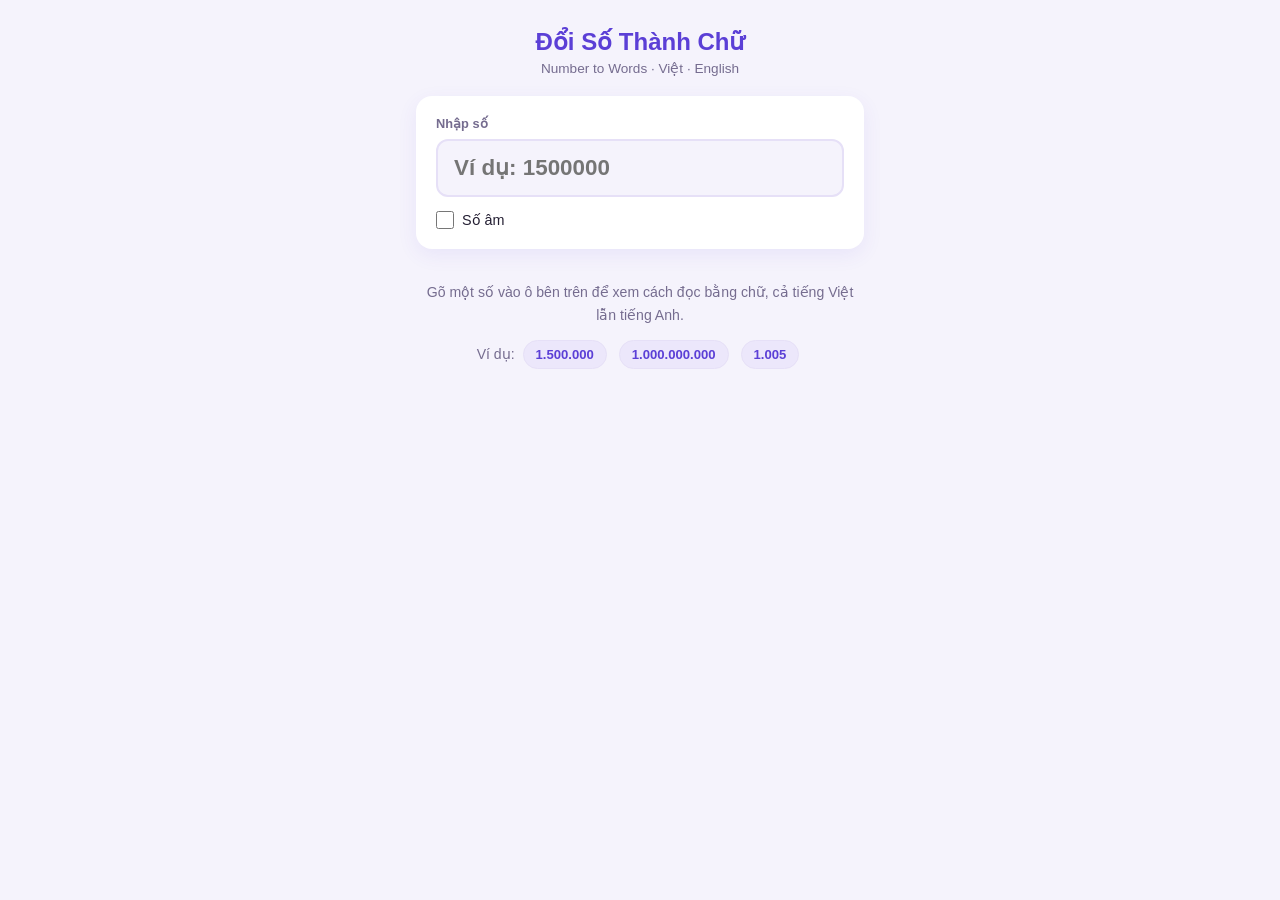
==== index.html @ 6ec2c8a8 "Đổi số thành chữ, song ngữ Việt - Anh, cài được như PWA Công cụ độc lập: gõ một số nguyên (dương/âm," ====
<!DOCTYPE html>
<html lang="vi">
<head>
<meta charset="UTF-8">
<meta name="viewport" content="width=device-width, initial-scale=1.0, viewport-fit=cover">
<meta name="theme-color" content="#5b3fd6">
<title>Đổi Số Thành Chữ</title>
<link rel="manifest" href="manifest.json">
<link rel="apple-touch-icon" href="icons/icon-192.png">
<meta name="apple-mobile-web-app-capable" content="yes">
<meta name="apple-mobile-web-app-status-bar-style" content="black-translucent">
<meta name="apple-mobile-web-app-title" content="Số → Chữ">
<link rel="stylesheet" href="style.css?v=2">
</head>
<body>

<header class="top">
  <h1>Đổi Số Thành Chữ</h1>
  <p class="sub">Number to Words · Việt · English</p>
</header>

<main class="wrap">

  <section class="nhap">
    <label class="nhan" for="so-input">Nhập số</label>
    <div class="hang-nhap">
      <input type="text" id="so-input" class="o-nhap" inputmode="numeric"
             autocomplete="off" spellcheck="false" placeholder="Ví dụ: 1500000">
      <button type="button" id="btn-xoa" class="nut-xoa" aria-label="Xoá" hidden>✕</button>
    </div>

    <label class="cong-tac">
      <input type="checkbox" id="am-check">
      <span>Số âm</span>
    </label>

    <p class="loi" id="o-loi" hidden></p>
  </section>

  <section class="ket-qua" id="khu-ket-qua" hidden>

    <div class="the-ket-qua vi">
      <div class="dau-the">
        <span class="co">🇻🇳</span>
        <span class="ten-ngon-ngu">Tiếng Việt</span>
        <button type="button" class="nut-chep" data-target="chu-vi">Sao chép</button>
      </div>
      <p class="chu" id="chu-vi"></p>
    </div>

    <div class="the-ket-qua en">
      <div class="dau-the">
        <span class="co">🇬🇧</span>
        <span class="ten-ngon-ngu">English</span>
        <button type="button" class="nut-chep" data-target="chu-en">Copy</button>
      </div>
      <p class="chu" id="chu-en"></p>
    </div>

  </section>

  <section class="trong" id="khu-trong">
    <p>Gõ một số vào ô bên trên để xem cách đọc bằng chữ, cả tiếng Việt lẫn tiếng Anh.</p>
    <p class="vi-du">Ví dụ: <button type="button" class="thu" data-so="1500000">1.500.000</button>
      <button type="button" class="thu" data-so="1000000000">1.000.000.000</button>
      <button type="button" class="thu" data-so="1005">1.005</button></p>
  </section>

</main>

<script src="logic.js?v=1"></script>
<script src="app.js?v=1"></script>

<script>
// Đăng ký service worker để cài được ra màn hình chính và dùng khi mất mạng.
// Bọc trong điều kiện vì trình duyệt cũ không có, và lỗi ở đây không được phép
// làm hỏng trang — công cụ vẫn phải chạy bình thường khi không đăng ký nổi.
if ("serviceWorker" in navigator) {
  window.addEventListener("load", () => {
    navigator.serviceWorker.register("sw.js").catch(() => {});
  });
}
</script>
</body>
</html>
---- style.css ----
/* Tông TÍM INDIGO — cố ý khác cả ba app trước (đỏ gạch sổ gia đình, xanh mòng
   két sổ cá nhân, nâu vàng cẩm nang Dota), để bốn icon xếp cạnh nhau trên
   màn hình chính vẫn phân biệt được ngay. */
:root {
  --bg: #f5f3fc;
  --card: #ffffff;
  --text: #241f33;
  --muted: #756c8f;
  --line: #e6e0f7;
  --accent: #5b3fd6;
  --accent-soft: #ece7fb;
  --danger: #a32b1e;
  --danger-soft: #fbe9e6;
  --radius: 16px;
}

@media (prefers-color-scheme: dark) {
  :root {
    --bg: #14111f;
    --card: #1e1a2e;
    --text: #ece9f7;
    --muted: #a49bc4;
    --line: #322c47;
    --accent: #9683f0;
    --accent-soft: #292140;
    --danger: #f08b7f;
    --danger-soft: #3a2320;
  }
}

* { box-sizing: border-box; margin: 0; padding: 0; -webkit-tap-highlight-color: transparent; }

/* Bắt buộc: thuộc tính hidden phải luôn thắng.
   Quy tắc mặc định của trình duyệt là [hidden] { display: none }, nhưng bất
   kỳ khai báo display nào của mình (vd .ket-qua { display: flex }) đều cùng
   độ ưu tiên và đứng sau trong stylesheet nên thắng — phần tử vẫn hiện dù đã
   gán hidden. Tự bắt gặp lỗi này khi chụp màn hình kiểm tra: khu kết quả rỗng
   hiện song song với khu trống dù JS đã set .hidden = true. */
[hidden] { display: none !important; }

body {
  background: var(--bg);
  color: var(--text);
  font-family: -apple-system, BlinkMacSystemFont, "Segoe UI", Roboto, Helvetica, Arial, sans-serif;
  min-height: 100vh;
  padding-bottom: 40px;
}

.top {
  padding: 28px 20px 20px;
  text-align: center;
}
.top h1 { font-size: 1.5rem; font-weight: 800; color: var(--accent); }
.top .sub { font-size: 0.85rem; color: var(--muted); margin-top: 4px; }

.wrap { max-width: 480px; margin: 0 auto; padding: 0 16px; }

.nhap {
  background: var(--card);
  border-radius: var(--radius);
  padding: 20px;
  box-shadow: 0 6px 20px rgba(91, 63, 214, 0.08);
}

.nhan {
  display: block;
  font-size: 0.8rem;
  font-weight: 700;
  color: var(--muted);
  margin-bottom: 8px;
}

.hang-nhap { position: relative; }

.o-nhap {
  width: 100%;
  border: 2px solid var(--line);
  border-radius: 12px;
  padding: 14px 44px 14px 16px;
  font-size: 1.4rem;
  font-weight: 700;
  font-variant-numeric: tabular-nums;
  color: var(--text);
  background: var(--bg);
  font-family: inherit;
}
.o-nhap:focus { outline: none; border-color: var(--accent); }

.nut-xoa {
  position: absolute;
  right: 8px;
  top: 50%;
  transform: translateY(-50%);
  width: 30px;
  height: 30px;
  border: none;
  border-radius: 50%;
  background: var(--line);
  color: var(--muted);
  font-size: 0.85rem;
  cursor: pointer;
}
.nut-xoa:active { background: var(--accent-soft); }

.cong-tac {
  display: flex;
  align-items: center;
  gap: 8px;
  margin-top: 14px;
  font-size: 0.9rem;
  color: var(--text);
  cursor: pointer;
  user-select: none;
}
.cong-tac input { width: 18px; height: 18px; accent-color: var(--accent); }

.loi {
  margin-top: 14px;
  padding: 12px 14px;
  border-radius: 10px;
  background: var(--danger-soft);
  color: var(--danger);
  font-size: 0.85rem;
  line-height: 1.5;
}

.ket-qua {
  margin-top: 16px;
  display: flex;
  flex-direction: column;
  gap: 12px;
}

.the-ket-qua {
  background: var(--card);
  border-radius: var(--radius);
  padding: 18px;
  box-shadow: 0 6px 20px rgba(91, 63, 214, 0.08);
  border-left: 4px solid var(--accent);
}

.dau-the {
  display: flex;
  align-items: center;
  gap: 8px;
  margin-bottom: 10px;
}
.dau-the .co { font-size: 1.1rem; }
.dau-the .ten-ngon-ngu {
  font-size: 0.78rem;
  font-weight: 700;
  color: var(--muted);
  text-transform: uppercase;
  letter-spacing: 0.03em;
  flex: 1;
}

.nut-chep {
  border: 1px solid var(--line);
  background: transparent;
  color: var(--accent);
  font-size: 0.78rem;
  font-weight: 700;
  padding: 5px 12px;
  border-radius: 999px;
  cursor: pointer;
}
.nut-chep:active { background: var(--accent-soft); }
.nut-chep:disabled { opacity: 0.7; cursor: default; }

.the-ket-qua .chu {
  font-size: 1.05rem;
  line-height: 1.6;
  font-weight: 600;
}
.the-ket-qua.vi .chu::first-letter { text-transform: uppercase; }
.the-ket-qua.en .chu::first-letter { text-transform: uppercase; }

.trong {
  margin-top: 20px;
  text-align: center;
  color: var(--muted);
  font-size: 0.88rem;
  line-height: 1.6;
  padding: 12px 8px;
}
.vi-du { margin-top: 10px; }

.thu {
  display: inline-block;
  margin: 4px 4px 0;
  padding: 6px 12px;
  border-radius: 999px;
  border: 1px solid var(--line);
  background: var(--accent-soft);
  color: var(--accent);
  font-size: 0.82rem;
  font-weight: 700;
  font-variant-numeric: tabular-nums;
  cursor: pointer;
}
.thu:active { opacity: 0.8; }

@media (max-width: 380px) {
  .top h1 { font-size: 1.3rem; }
  .o-nhap { font-size: 1.2rem; }
}
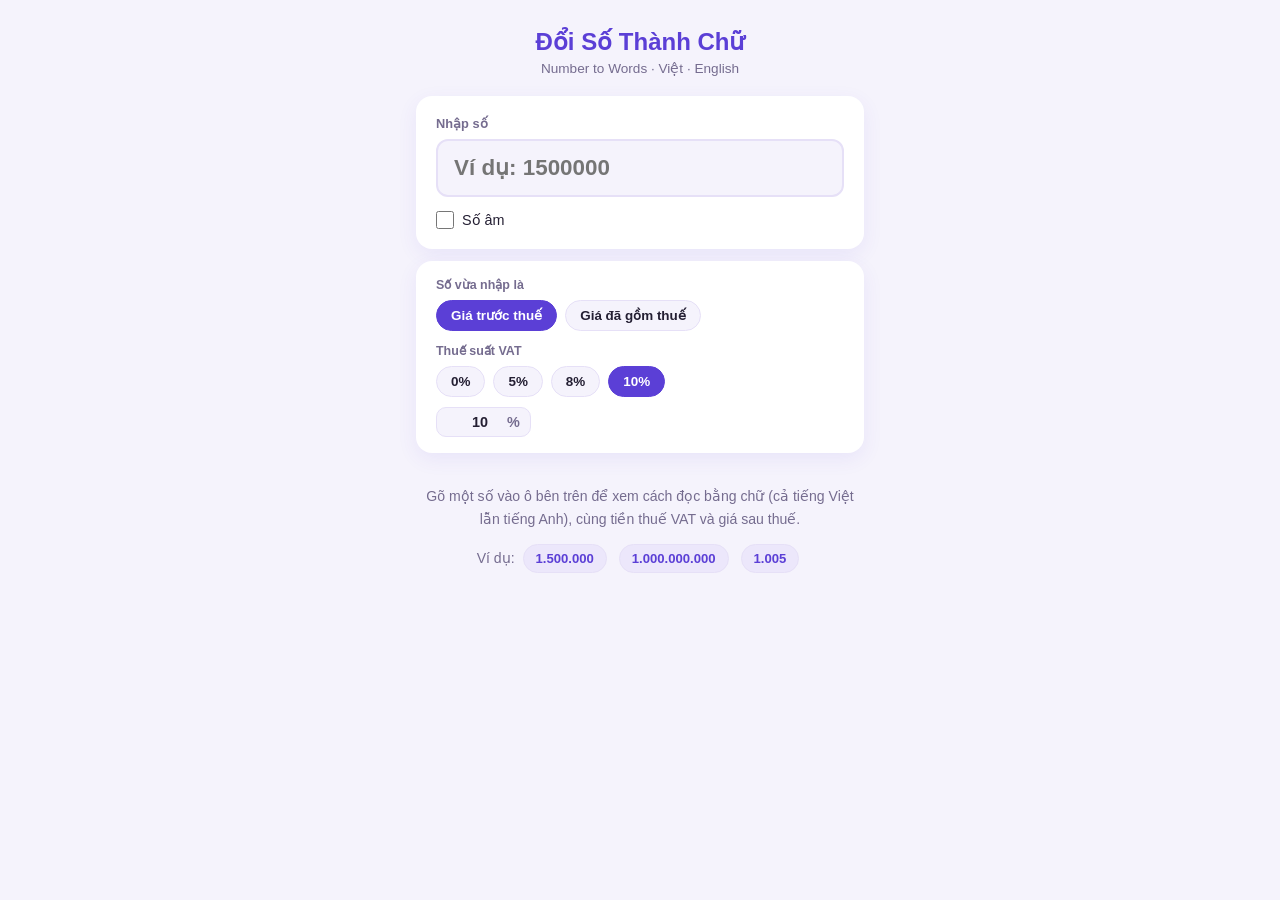
==== commit ab0998a7: "Hiện song song Việt/Anh, thêm tính VAT (trước/sau thuế) Đổi bố cục sang bảng: mỗi số hiện một dòng c" ====
--- a/index.html
+++ b/index.html
@@ -10,7 +10,7 @@
 <meta name="apple-mobile-web-app-capable" content="yes">
 <meta name="apple-mobile-web-app-status-bar-style" content="black-translucent">
 <meta name="apple-mobile-web-app-title" content="Số → Chữ">
-<link rel="stylesheet" href="style.css?v=2">
+<link rel="stylesheet" href="style.css?v=4">
 </head>
 <body>
 
@@ -37,30 +37,35 @@
     <p class="loi" id="o-loi" hidden></p>
   </section>
 
-  <section class="ket-qua" id="khu-ket-qua" hidden>
-
-    <div class="the-ket-qua vi">
-      <div class="dau-the">
-        <span class="co">🇻🇳</span>
-        <span class="ten-ngon-ngu">Tiếng Việt</span>
-        <button type="button" class="nut-chep" data-target="chu-vi">Sao chép</button>
+  <section class="vat-dieu-khien" id="khu-vat-dieu-khien">
+    <div class="vat-hang">
+      <span class="vat-nhan">Số vừa nhập là</span>
+      <div class="chips" id="che-do-vat">
+        <button type="button" class="chip on" data-che-do="truoc">Giá trước thuế</button>
+        <button type="button" class="chip" data-che-do="sau">Giá đã gồm thuế</button>
       </div>
-      <p class="chu" id="chu-vi"></p>
     </div>
-
-    <div class="the-ket-qua en">
-      <div class="dau-the">
-        <span class="co">🇬🇧</span>
-        <span class="ten-ngon-ngu">English</span>
-        <button type="button" class="nut-chep" data-target="chu-en">Copy</button>
+    <div class="vat-hang">
+      <span class="vat-nhan">Thuế suất VAT</span>
+      <div class="chips" id="ty-le-vat">
+        <button type="button" class="chip" data-ty-le="0">0%</button>
+        <button type="button" class="chip" data-ty-le="5">5%</button>
+        <button type="button" class="chip" data-ty-le="8">8%</button>
+        <button type="button" class="chip on" data-ty-le="10">10%</button>
       </div>
-      <p class="chu" id="chu-en"></p>
+      <div class="ty-le-tuy-chinh">
+        <input type="number" id="ty-le-input" min="0" max="100" step="0.1" value="10" inputmode="decimal">
+        <span>%</span>
+      </div>
     </div>
-
+    <p class="vat-ghi-chu" id="vat-ghi-chu" hidden></p>
   </section>
 
+  <section class="ket-qua" id="khu-ket-qua" hidden></section>
+
   <section class="trong" id="khu-trong">
-    <p>Gõ một số vào ô bên trên để xem cách đọc bằng chữ, cả tiếng Việt lẫn tiếng Anh.</p>
+    <p>Gõ một số vào ô bên trên để xem cách đọc bằng chữ (cả tiếng Việt lẫn
+      tiếng Anh), cùng tiền thuế VAT và giá sau thuế.</p>
     <p class="vi-du">Ví dụ: <button type="button" class="thu" data-so="1500000">1.500.000</button>
       <button type="button" class="thu" data-so="1000000000">1.000.000.000</button>
       <button type="button" class="thu" data-so="1005">1.005</button></p>
@@ -68,8 +73,8 @@
 
 </main>
 
-<script src="logic.js?v=1"></script>
-<script src="app.js?v=1"></script>
+<script src="logic.js?v=2"></script>
+<script src="app.js?v=2"></script>
 
 <script>
 // Đăng ký service worker để cài được ra màn hình chính và dùng khi mất mạng.
--- a/style.css
+++ b/style.css
@@ -124,57 +124,163 @@
   line-height: 1.5;
 }
 
+/* ===== Bộ điều khiển VAT ===== */
+.vat-dieu-khien {
+  background: var(--card);
+  border-radius: var(--radius);
+  padding: 16px 20px;
+  margin-top: 12px;
+  box-shadow: 0 6px 20px rgba(91, 63, 214, 0.08);
+  transition: opacity 0.15s;
+}
+.vat-hang { margin-bottom: 12px; }
+.vat-hang:last-of-type { margin-bottom: 0; }
+.vat-nhan {
+  display: block;
+  font-size: 0.78rem;
+  font-weight: 700;
+  color: var(--muted);
+  margin-bottom: 8px;
+}
+
+.chips { display: flex; flex-wrap: wrap; gap: 8px; }
+.chip {
+  padding: 7px 14px;
+  border-radius: 999px;
+  border: 1.5px solid var(--line);
+  background: var(--bg);
+  color: var(--text);
+  font-size: 0.84rem;
+  font-weight: 600;
+  cursor: pointer;
+}
+.chip.on {
+  background: var(--accent);
+  border-color: var(--accent);
+  color: #fff;
+}
+
+.ty-le-tuy-chinh {
+  display: inline-flex;
+  align-items: center;
+  gap: 4px;
+  margin-top: 10px;
+  padding: 6px 10px;
+  border-radius: 10px;
+  border: 1.5px solid var(--line);
+  background: var(--bg);
+}
+.ty-le-tuy-chinh input {
+  width: 56px;
+  border: none;
+  background: transparent;
+  color: var(--text);
+  font-size: 0.9rem;
+  font-weight: 700;
+  font-family: inherit;
+  text-align: right;
+}
+.ty-le-tuy-chinh input:focus { outline: none; }
+.ty-le-tuy-chinh span { color: var(--muted); font-size: 0.9rem; font-weight: 700; }
+
+.vat-ghi-chu {
+  margin-top: 12px;
+  padding: 10px 12px;
+  border-radius: 10px;
+  background: var(--accent-soft);
+  color: var(--accent);
+  font-size: 0.8rem;
+  line-height: 1.5;
+}
+
+/* ===== Bảng kết quả (số + chữ, 2 ngôn ngữ song song) ===== */
 .ket-qua {
   margin-top: 16px;
-  display: flex;
-  flex-direction: column;
-  gap: 12px;
-}
-
-.the-ket-qua {
   background: var(--card);
   border-radius: var(--radius);
-  padding: 18px;
   box-shadow: 0 6px 20px rgba(91, 63, 214, 0.08);
-  border-left: 4px solid var(--accent);
-}
-
-.dau-the {
+  overflow: hidden;
+}
+
+.bang-hang {
+  display: grid;
+  grid-template-columns: minmax(76px, 1fr) 1.4fr 1.4fr;
+  gap: 10px;
+  padding: 14px 16px;
+  border-bottom: 1px solid var(--line);
+}
+.bang-hang:last-child { border-bottom: none; }
+
+.bang-dau {
+  background: var(--accent-soft);
+  padding: 10px 16px;
+}
+.bang-dau .bang-o {
   display: flex;
+  flex-wrap: wrap;
   align-items: center;
-  gap: 8px;
-  margin-bottom: 10px;
-}
-.dau-the .co { font-size: 1.1rem; }
-.dau-the .ten-ngon-ngu {
+  row-gap: 4px;
+  column-gap: 6px;
+  font-size: 0.76rem;
+  font-weight: 800;
+  color: var(--accent);
+  text-transform: uppercase;
+  letter-spacing: 0.02em;
+}
+.bang-dau .co { font-size: 0.95rem; }
+/* margin-left:auto đẩy nút sang phải KHI còn đủ chỗ trên một dòng; khi cột
+   quá hẹp (điện thoại), flex-wrap ở trên cho phép nút rơi xuống dòng dưới
+   thay vì tràn ra ngoài khung — bắt được lỗi này khi thử ở khổ 375px, nút
+   "Copy" bị cắt cụt vì mỗi cột chỉ còn ~111px, không đủ cho cả nhãn lẫn nút. */
+.bang-dau .nut-chep { margin-left: auto; text-transform: none; letter-spacing: normal; }
+
+.bang-nhan {
+  font-size: 0.74rem;
+  font-weight: 700;
+  color: var(--muted);
+  line-height: 1.4;
+  align-self: center;
+}
+.dau-nhap {
+  display: block;
+  margin-top: 3px;
+  font-size: 0.64rem;
+  font-weight: 700;
+  color: var(--accent);
+  text-transform: uppercase;
+  letter-spacing: 0.02em;
+}
+
+/* min-width:0 là bắt buộc: mặc định flex/grid item không co nhỏ hơn nội
+   dung của nó, nên số dài hay nút bên trong sẽ đội khung ra ngoài thay vì
+   xuống dòng/co lại theo cột. */
+.bang-o { min-width: 0; }
+.bang-so {
+  font-size: 0.95rem;
+  font-weight: 800;
+  font-variant-numeric: tabular-nums;
+  color: var(--text);
+}
+.bang-chu {
+  margin-top: 3px;
   font-size: 0.78rem;
-  font-weight: 700;
-  color: var(--muted);
-  text-transform: uppercase;
-  letter-spacing: 0.03em;
-  flex: 1;
-}
+  line-height: 1.45;
+  color: var(--muted);
+}
+.bang-chu::first-letter { text-transform: uppercase; }
 
 .nut-chep {
   border: 1px solid var(--line);
   background: transparent;
   color: var(--accent);
-  font-size: 0.78rem;
-  font-weight: 700;
-  padding: 5px 12px;
+  font-size: 0.72rem;
+  font-weight: 700;
+  padding: 4px 10px;
   border-radius: 999px;
   cursor: pointer;
 }
-.nut-chep:active { background: var(--accent-soft); }
+.nut-chep:active { background: rgba(91, 63, 214, 0.15); }
 .nut-chep:disabled { opacity: 0.7; cursor: default; }
-
-.the-ket-qua .chu {
-  font-size: 1.05rem;
-  line-height: 1.6;
-  font-weight: 600;
-}
-.the-ket-qua.vi .chu::first-letter { text-transform: uppercase; }
-.the-ket-qua.en .chu::first-letter { text-transform: uppercase; }
 
 .trong {
   margin-top: 20px;
@@ -204,4 +310,8 @@
 @media (max-width: 380px) {
   .top h1 { font-size: 1.3rem; }
   .o-nhap { font-size: 1.2rem; }
-}
+  .bang-hang { grid-template-columns: minmax(56px, 0.8fr) 1fr 1fr; gap: 6px; padding: 12px 10px; }
+  .bang-so { font-size: 0.82rem; }
+  .bang-chu { font-size: 0.7rem; }
+  .bang-nhan { font-size: 0.66rem; }
+}
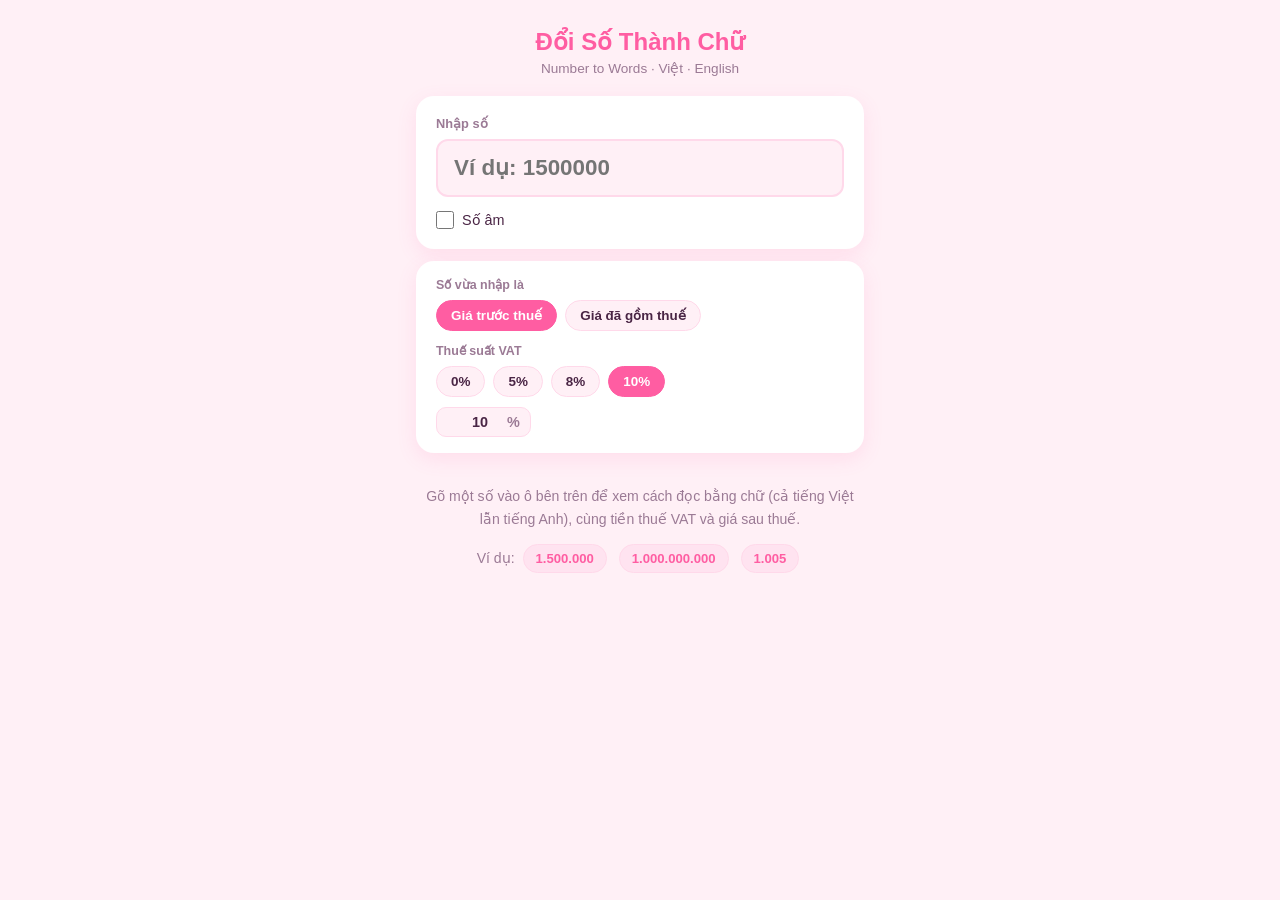
==== commit 29bcaeae: "Đổi tông màu sang hồng bong bóng cho dễ thương hơn Thay tím indigo bằng hồng pastel (nền hồng nhạt, " ====
--- a/index.html
+++ b/index.html
@@ -3,14 +3,14 @@
 <head>
 <meta charset="UTF-8">
 <meta name="viewport" content="width=device-width, initial-scale=1.0, viewport-fit=cover">
-<meta name="theme-color" content="#5b3fd6">
+<meta name="theme-color" content="#ff5da2">
 <title>Đổi Số Thành Chữ</title>
 <link rel="manifest" href="manifest.json">
 <link rel="apple-touch-icon" href="icons/icon-192.png">
 <meta name="apple-mobile-web-app-capable" content="yes">
 <meta name="apple-mobile-web-app-status-bar-style" content="black-translucent">
 <meta name="apple-mobile-web-app-title" content="Số → Chữ">
-<link rel="stylesheet" href="style.css?v=4">
+<link rel="stylesheet" href="style.css?v=5">
 </head>
 <body>
 
--- a/style.css
+++ b/style.css
@@ -1,30 +1,31 @@
-/* Tông TÍM INDIGO — cố ý khác cả ba app trước (đỏ gạch sổ gia đình, xanh mòng
-   két sổ cá nhân, nâu vàng cẩm nang Dota), để bốn icon xếp cạnh nhau trên
-   màn hình chính vẫn phân biệt được ngay. */
+/* Tông HỒNG BONG BÓNG (đổi từ tím indigo cho dễ thương hơn) — vẫn cố ý khác
+   ba app trước (đỏ gạch sổ gia đình, xanh mòng két sổ cá nhân, nâu vàng cẩm
+   nang Dota), để bốn icon xếp cạnh nhau trên màn hình chính vẫn phân biệt
+   được ngay. */
 :root {
-  --bg: #f5f3fc;
+  --bg: #fff0f6;
   --card: #ffffff;
-  --text: #241f33;
-  --muted: #756c8f;
-  --line: #e6e0f7;
-  --accent: #5b3fd6;
-  --accent-soft: #ece7fb;
-  --danger: #a32b1e;
-  --danger-soft: #fbe9e6;
-  --radius: 16px;
+  --text: #4a2545;
+  --muted: #9b7a95;
+  --line: #ffd9ea;
+  --accent: #ff5da2;
+  --accent-soft: #ffe3f0;
+  --danger: #e0455a;
+  --danger-soft: #fde6e8;
+  --radius: 18px;
 }
 
 @media (prefers-color-scheme: dark) {
   :root {
-    --bg: #14111f;
-    --card: #1e1a2e;
-    --text: #ece9f7;
-    --muted: #a49bc4;
-    --line: #322c47;
-    --accent: #9683f0;
-    --accent-soft: #292140;
-    --danger: #f08b7f;
-    --danger-soft: #3a2320;
+    --bg: #241220;
+    --card: #33192c;
+    --text: #ffe3f0;
+    --muted: #cf9ec0;
+    --line: #4a2540;
+    --accent: #ff7db3;
+    --accent-soft: #3d1f34;
+    --danger: #ff8fa3;
+    --danger-soft: #3a1a20;
   }
 }
 
@@ -59,7 +60,7 @@
   background: var(--card);
   border-radius: var(--radius);
   padding: 20px;
-  box-shadow: 0 6px 20px rgba(91, 63, 214, 0.08);
+  box-shadow: 0 6px 20px rgba(255, 93, 162, 0.12);
 }
 
 .nhan {
@@ -130,7 +131,7 @@
   border-radius: var(--radius);
   padding: 16px 20px;
   margin-top: 12px;
-  box-shadow: 0 6px 20px rgba(91, 63, 214, 0.08);
+  box-shadow: 0 6px 20px rgba(255, 93, 162, 0.12);
   transition: opacity 0.15s;
 }
 .vat-hang { margin-bottom: 12px; }
@@ -198,7 +199,7 @@
   margin-top: 16px;
   background: var(--card);
   border-radius: var(--radius);
-  box-shadow: 0 6px 20px rgba(91, 63, 214, 0.08);
+  box-shadow: 0 6px 20px rgba(255, 93, 162, 0.12);
   overflow: hidden;
 }
 
@@ -279,7 +280,7 @@
   border-radius: 999px;
   cursor: pointer;
 }
-.nut-chep:active { background: rgba(91, 63, 214, 0.15); }
+.nut-chep:active { background: rgba(255, 93, 162, 0.18); }
 .nut-chep:disabled { opacity: 0.7; cursor: default; }
 
 .trong {
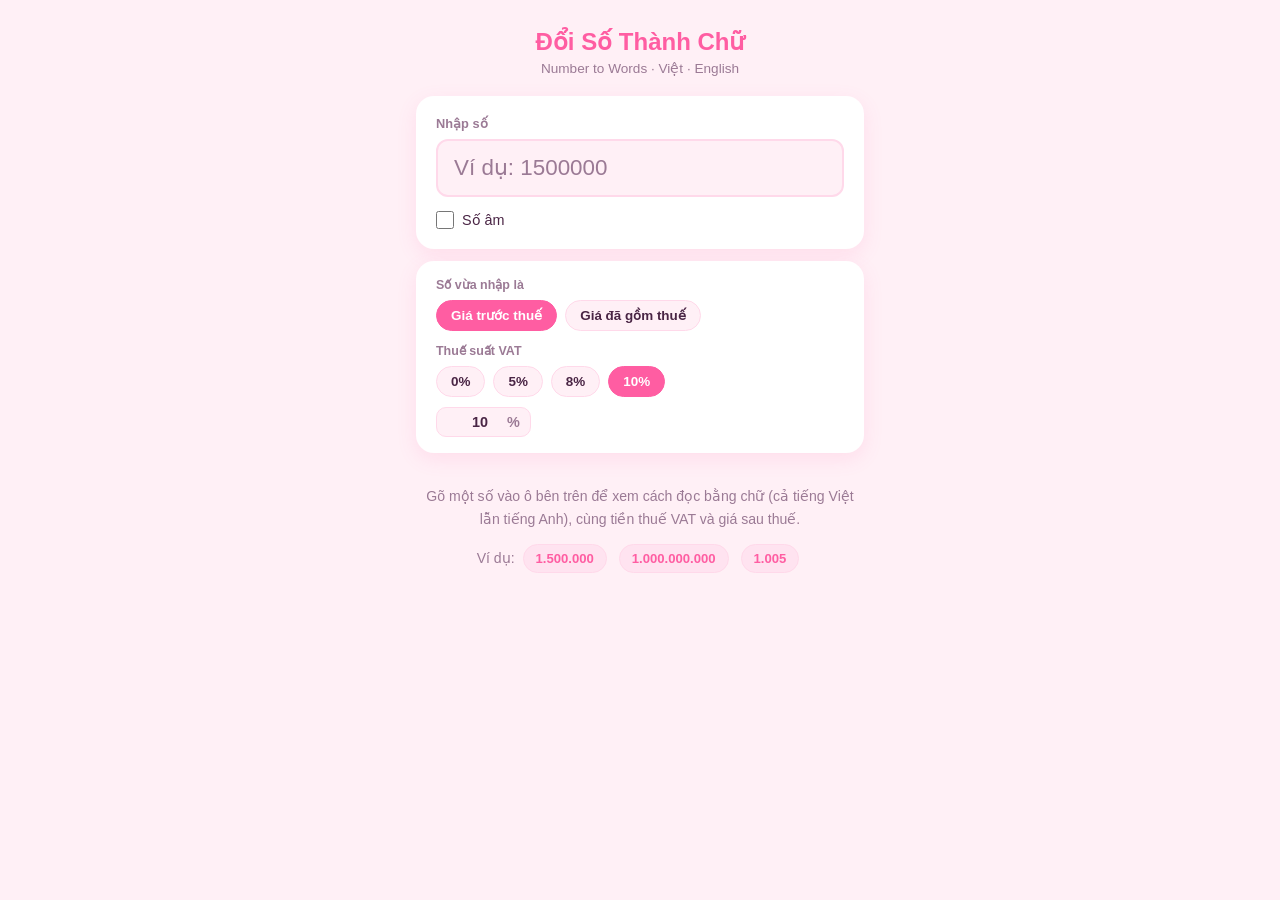
==== commit 06582a26: "Placeholder ô nhập mờ nhạt thay vì đậm như số thật Chưa có ::placeholder riêng nên nó ăn theo màu/độ" ====
--- a/index.html
+++ b/index.html
@@ -10,7 +10,7 @@
 <meta name="apple-mobile-web-app-capable" content="yes">
 <meta name="apple-mobile-web-app-status-bar-style" content="black-translucent">
 <meta name="apple-mobile-web-app-title" content="Số → Chữ">
-<link rel="stylesheet" href="style.css?v=5">
+<link rel="stylesheet" href="style.css?v=6">
 </head>
 <body>
 
--- a/style.css
+++ b/style.css
@@ -86,6 +86,13 @@
   font-family: inherit;
 }
 .o-nhap:focus { outline: none; border-color: var(--accent); }
+/* Không đặt riêng thì placeholder ăn theo màu/độ đậm của input thật
+   (--text, font-weight 700) nên nhìn như đã có số thật, dễ tưởng nhầm. */
+.o-nhap::placeholder {
+  color: var(--muted);
+  font-weight: 500;
+  opacity: 1; /* Firefox tự hạ opacity placeholder mặc định, ép về 1 rồi tự điều màu */
+}
 
 .nut-xoa {
   position: absolute;
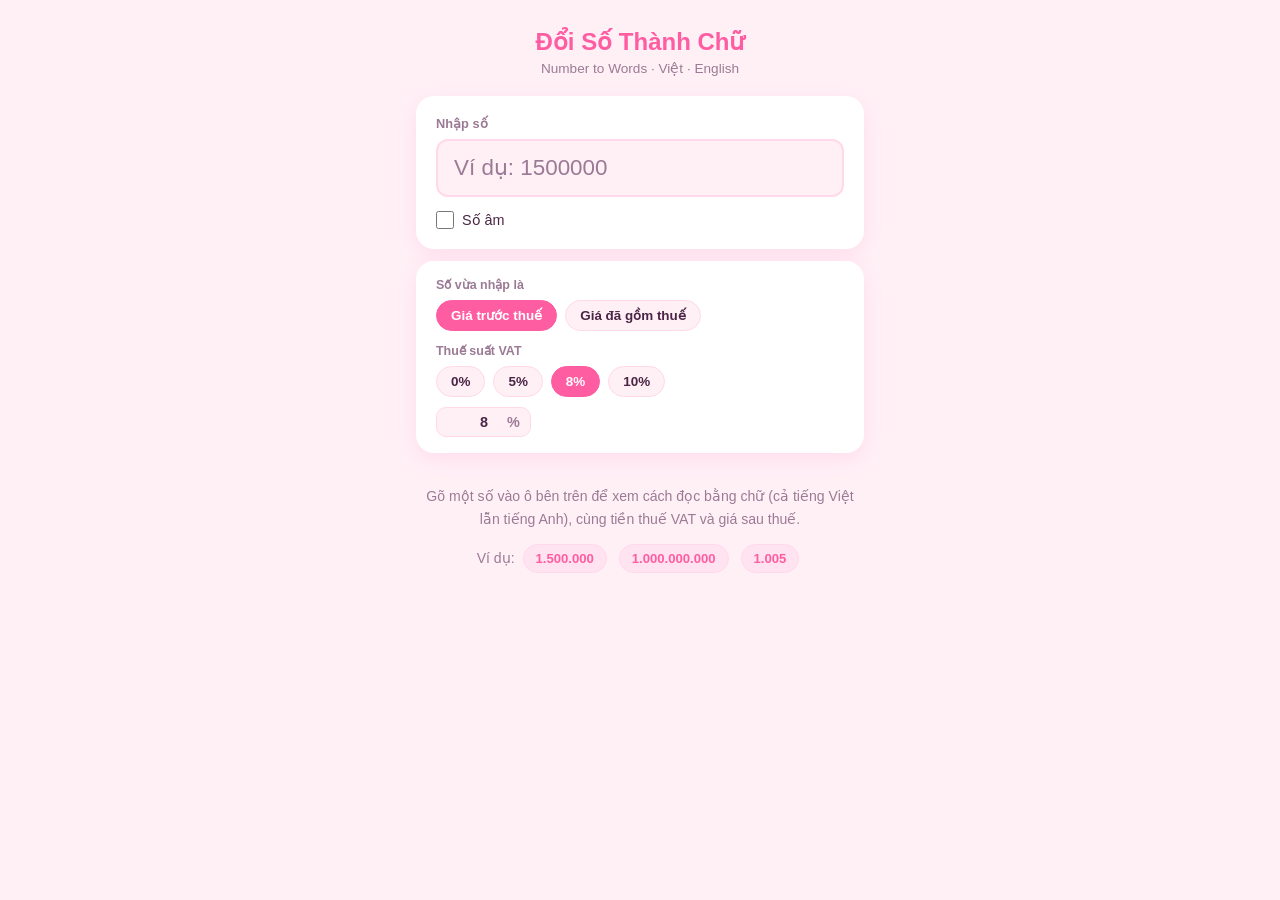
==== commit ea730a26: "Gắn đơn vị tiền (đồng/dong) vào cuối phần chữ, mặc định VAT 8% Thêm ở tầng app.js (hàm voiDonVi), kh" ====
--- a/index.html
+++ b/index.html
@@ -50,11 +50,11 @@
       <div class="chips" id="ty-le-vat">
         <button type="button" class="chip" data-ty-le="0">0%</button>
         <button type="button" class="chip" data-ty-le="5">5%</button>
-        <button type="button" class="chip" data-ty-le="8">8%</button>
-        <button type="button" class="chip on" data-ty-le="10">10%</button>
+        <button type="button" class="chip on" data-ty-le="8">8%</button>
+        <button type="button" class="chip" data-ty-le="10">10%</button>
       </div>
       <div class="ty-le-tuy-chinh">
-        <input type="number" id="ty-le-input" min="0" max="100" step="0.1" value="10" inputmode="decimal">
+        <input type="number" id="ty-le-input" min="0" max="100" step="0.1" value="8" inputmode="decimal">
         <span>%</span>
       </div>
     </div>
@@ -74,7 +74,7 @@
 </main>
 
 <script src="logic.js?v=2"></script>
-<script src="app.js?v=2"></script>
+<script src="app.js?v=3"></script>
 
 <script>
 // Đăng ký service worker để cài được ra màn hình chính và dùng khi mất mạng.
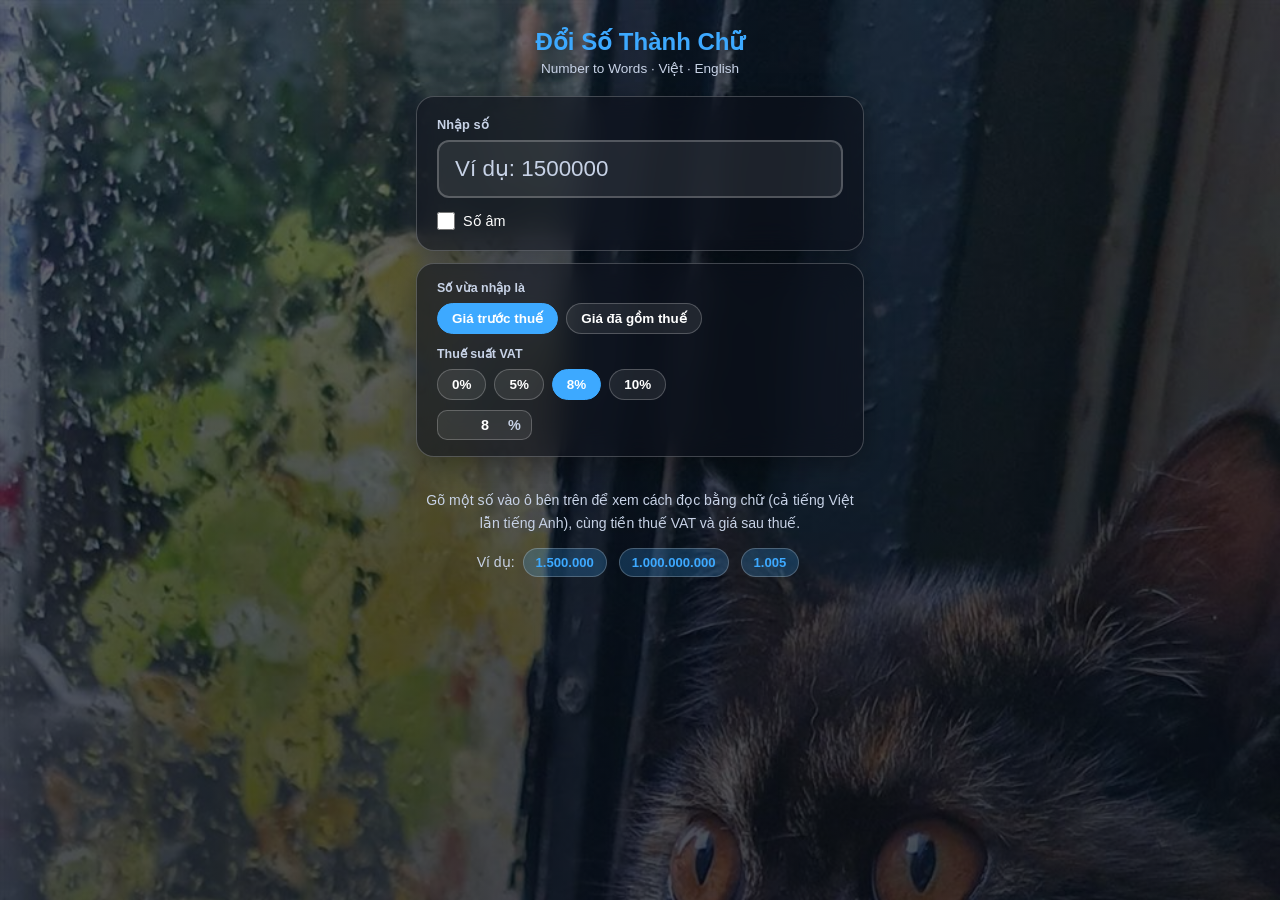
==== commit de4c6adb: "Đổi giao diện: ảnh nền (bé mèo Bánh), chữ trắng, điểm nhấn xanh dương Thay tông hồng pastel bằng ảnh" ====
--- a/index.html
+++ b/index.html
@@ -3,14 +3,14 @@
 <head>
 <meta charset="UTF-8">
 <meta name="viewport" content="width=device-width, initial-scale=1.0, viewport-fit=cover">
-<meta name="theme-color" content="#ff5da2">
+<meta name="theme-color" content="#3da9ff">
 <title>Đổi Số Thành Chữ</title>
 <link rel="manifest" href="manifest.json">
 <link rel="apple-touch-icon" href="icons/icon-192.png">
 <meta name="apple-mobile-web-app-capable" content="yes">
 <meta name="apple-mobile-web-app-status-bar-style" content="black-translucent">
 <meta name="apple-mobile-web-app-title" content="Số → Chữ">
-<link rel="stylesheet" href="style.css?v=6">
+<link rel="stylesheet" href="style.css?v=7">
 </head>
 <body>
 
--- a/style.css
+++ b/style.css
@@ -1,32 +1,24 @@
-/* Tông HỒNG BONG BÓNG (đổi từ tím indigo cho dễ thương hơn) — vẫn cố ý khác
-   ba app trước (đỏ gạch sổ gia đình, xanh mòng két sổ cá nhân, nâu vàng cẩm
-   nang Dota), để bốn icon xếp cạnh nhau trên màn hình chính vẫn phân biệt
-   được ngay. */
+/* Tông ẢNH NỀN (bé mèo Bánh) + CHỮ TRẮNG + ĐIỂM NHẤN XANH DƯƠNG.
+   Đổi từ tông hồng pastel theo yêu cầu — nền giờ là ảnh thật nên các "thẻ"
+   (.nhap, .vat-dieu-khien, .ket-qua) chuyển sang kính mờ (nền tối trong
+   suốt + backdrop-filter blur) thay vì nền trắng đặc, để chữ trắng còn đọc
+   được mà vẫn thấy ảnh phía sau lấp ló. --bg không còn là màu nền trang (đó
+   là ảnh, đặt thẳng trên body) mà là màu "hốc lõm" dùng cho ô nhập/chip —
+   xem ghi chú tại từng chỗ dùng.
+   Vẫn cố ý khác ba app trước (đỏ gạch sổ gia đình, xanh mòng két sổ cá
+   nhân, nâu vàng cẩm nang Dota) để bốn icon xếp cạnh nhau trên màn hình
+   chính vẫn phân biệt được ngay. */
 :root {
-  --bg: #fff0f6;
-  --card: #ffffff;
-  --text: #4a2545;
-  --muted: #9b7a95;
-  --line: #ffd9ea;
-  --accent: #ff5da2;
-  --accent-soft: #ffe3f0;
-  --danger: #e0455a;
-  --danger-soft: #fde6e8;
+  --bg: rgba(255, 255, 255, 0.08);
+  --card: rgba(12, 16, 26, 0.6);
+  --text: #ffffff;
+  --muted: #c7d2e6;
+  --line: rgba(255, 255, 255, 0.22);
+  --accent: #3da9ff;
+  --accent-soft: rgba(61, 169, 255, 0.22);
+  --danger: #ff6b7a;
+  --danger-soft: rgba(255, 107, 122, 0.2);
   --radius: 18px;
-}
-
-@media (prefers-color-scheme: dark) {
-  :root {
-    --bg: #241220;
-    --card: #33192c;
-    --text: #ffe3f0;
-    --muted: #cf9ec0;
-    --line: #4a2540;
-    --accent: #ff7db3;
-    --accent-soft: #3d1f34;
-    --danger: #ff8fa3;
-    --danger-soft: #3a1a20;
-  }
 }
 
 * { box-sizing: border-box; margin: 0; padding: 0; -webkit-tap-highlight-color: transparent; }
@@ -40,7 +32,18 @@
 [hidden] { display: none !important; }
 
 body {
-  background: var(--bg);
+  /* Lớp gradient tối phủ TRƯỚC ảnh (liệt kê trước trong background-image là
+     nằm trên): không có lớp này, ảnh sáng (mảng lá vàng, cửa kính) sẽ nuốt
+     hết độ tương phản của chữ trắng ở đúng những chỗ đó. background-color là
+     phương án dự phòng trong lúc ảnh chưa tải xong. */
+  background-color: #0b0f1a;
+  background-image: linear-gradient(rgba(6, 10, 20, 0.6), rgba(6, 10, 20, 0.72)), url("images/nen-meo.jpg");
+  background-size: cover;
+  background-position: top center;
+  background-repeat: no-repeat;
+  /* Không dùng background-attachment: fixed — hỗ trợ chập chờn trên Safari
+     di động (ảnh nền hay bị giật/nhảy khi cuộn), mà trang này ngắn, hiếm khi
+     cần cuộn nên không mất gì. */
   color: var(--text);
   font-family: -apple-system, BlinkMacSystemFont, "Segoe UI", Roboto, Helvetica, Arial, sans-serif;
   min-height: 100vh;
@@ -56,11 +59,17 @@
 
 .wrap { max-width: 480px; margin: 0 auto; padding: 0 16px; }
 
+/* Kính mờ: nền tối trong suốt (--card) + làm mờ hậu cảnh phía sau bằng
+   backdrop-filter, viền sáng mảnh (--line) để tách khỏi ảnh nền — không có
+   viền, mép thẻ dễ lẫn vào những chỗ ảnh cũng tối màu (góc cửa sổ). */
 .nhap {
   background: var(--card);
+  border: 1px solid var(--line);
   border-radius: var(--radius);
   padding: 20px;
-  box-shadow: 0 6px 20px rgba(255, 93, 162, 0.12);
+  box-shadow: 0 8px 28px rgba(0, 0, 0, 0.35);
+  backdrop-filter: blur(16px);
+  -webkit-backdrop-filter: blur(16px);
 }
 
 .nhan {
@@ -135,10 +144,13 @@
 /* ===== Bộ điều khiển VAT ===== */
 .vat-dieu-khien {
   background: var(--card);
+  border: 1px solid var(--line);
   border-radius: var(--radius);
   padding: 16px 20px;
   margin-top: 12px;
-  box-shadow: 0 6px 20px rgba(255, 93, 162, 0.12);
+  box-shadow: 0 8px 28px rgba(0, 0, 0, 0.35);
+  backdrop-filter: blur(16px);
+  -webkit-backdrop-filter: blur(16px);
   transition: opacity 0.15s;
 }
 .vat-hang { margin-bottom: 12px; }
@@ -205,8 +217,11 @@
 .ket-qua {
   margin-top: 16px;
   background: var(--card);
+  border: 1px solid var(--line);
   border-radius: var(--radius);
-  box-shadow: 0 6px 20px rgba(255, 93, 162, 0.12);
+  box-shadow: 0 8px 28px rgba(0, 0, 0, 0.35);
+  backdrop-filter: blur(16px);
+  -webkit-backdrop-filter: blur(16px);
   overflow: hidden;
 }
 
@@ -287,7 +302,7 @@
   border-radius: 999px;
   cursor: pointer;
 }
-.nut-chep:active { background: rgba(255, 93, 162, 0.18); }
+.nut-chep:active { background: rgba(61, 169, 255, 0.25); }
 .nut-chep:disabled { opacity: 0.7; cursor: default; }
 
 .trong {
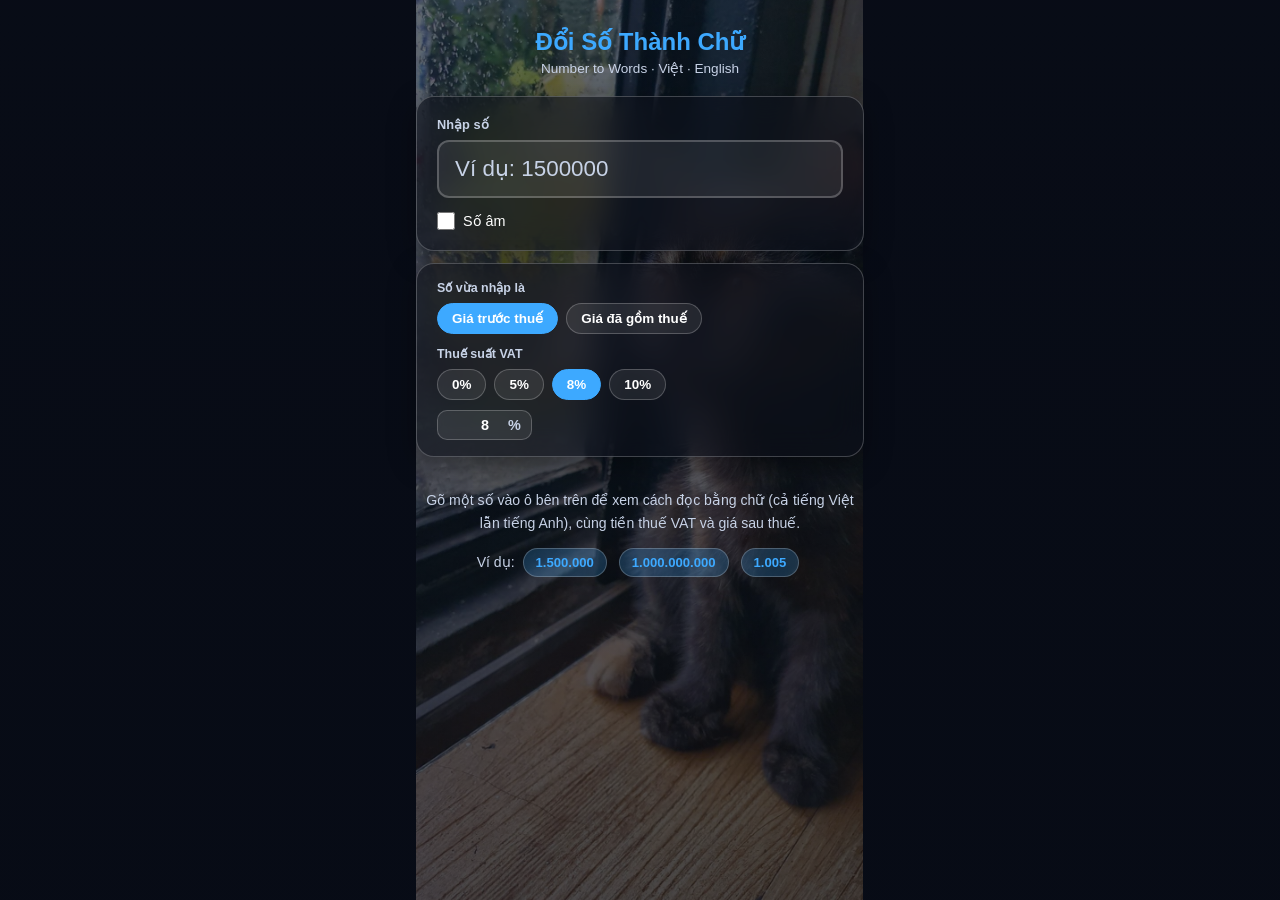
==== commit e9cfd0b7: "Sửa vị trí neo ảnh nền: mặt bé Bánh bị lệch khỏi khung nhìn trên desktop rộng Ảnh nền là ảnh DỌC (10" ====
--- a/index.html
+++ b/index.html
@@ -10,7 +10,7 @@
 <meta name="apple-mobile-web-app-capable" content="yes">
 <meta name="apple-mobile-web-app-status-bar-style" content="black-translucent">
 <meta name="apple-mobile-web-app-title" content="Số → Chữ">
-<link rel="stylesheet" href="style.css?v=7">
+<link rel="stylesheet" href="style.css?v=9">
 </head>
 <body>
 
--- a/style.css
+++ b/style.css
@@ -39,7 +39,7 @@
   background-color: #0b0f1a;
   background-image: linear-gradient(rgba(6, 10, 20, 0.6), rgba(6, 10, 20, 0.72)), url("images/nen-meo.jpg");
   background-size: cover;
-  background-position: top center;
+  background-position: center 30%;
   background-repeat: no-repeat;
   /* Không dùng background-attachment: fixed — hỗ trợ chập chờn trên Safari
      di động (ảnh nền hay bị giật/nhảy khi cuộn), mà trang này ngắn, hiếm khi
@@ -48,6 +48,24 @@
   font-family: -apple-system, BlinkMacSystemFont, "Segoe UI", Roboto, Helvetica, Arial, sans-serif;
   min-height: 100vh;
   padding-bottom: 40px;
+}
+
+/* Ảnh nền là ảnh DỌC (1000x2112). Trên điện thoại (khung cũng dọc, tỉ lệ gần
+   giống ảnh) thì "cover" ở trên hiện gần trọn ảnh, ổn.
+   Nhưng trên màn hình NGANG rộng (desktop), "cover" phải phóng to ảnh rất
+   nhiều theo chiều dọc mới lấp đầy chiều ngang — khung nhìn chỉ còn lọt vào
+   một dải mỏng của ảnh. Dải đó lại hay rơi đúng vào mảng tối sẵn có trong
+   ảnh (khung cửa gỗ đen, lông mèo màu tối) CỘNG THÊM lớp phủ đen ở trên, nên
+   nhìn như mất hẳn ảnh — không phải ảnh không tải được, mà là phóng to vào
+   đúng chỗ tối nhất của nó. Bắt lỗi này từ ảnh chụp Chrome thật anh gửi.
+   Cách sửa: từ khung đủ rộng, đổi sang co ẢNH (không đụng lớp phủ gradient)
+   theo CHIỀU CAO thay vì cover theo chiều ngang — đỡ bị phóng to quá đà.
+   Ảnh khi đó không lấp hết bề ngang, hai bên để lộ màu nền đặc (--bg-color),
+   cùng tông tối với lớp phủ nên nhìn như viền khung chủ ý chứ không phải lỗi. */
+@media (min-width: 700px) {
+  body {
+    background-size: cover, auto 105vh;
+  }
 }
 
 .top {
